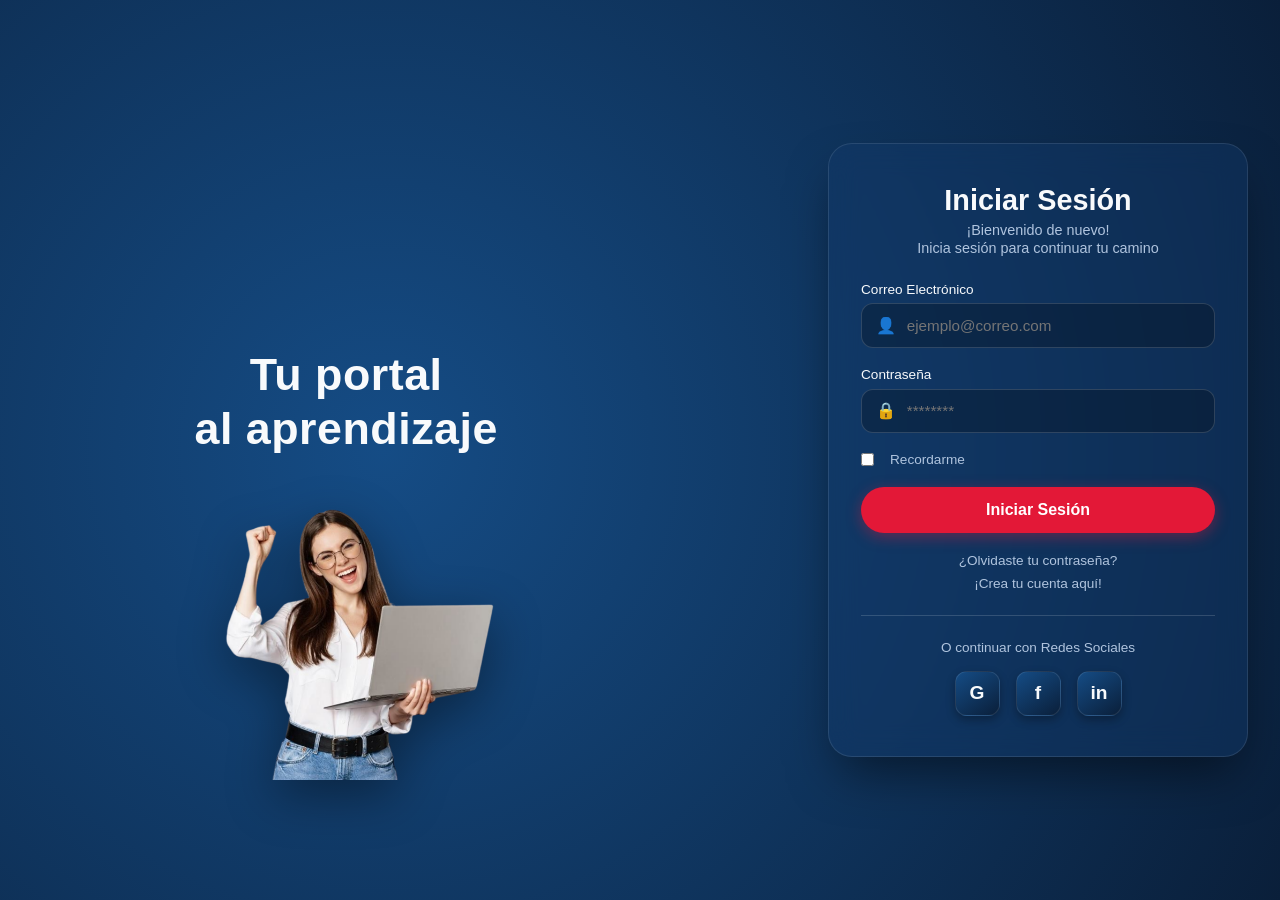
==== index.html @ 83020515 "first commit" ====
<!DOCTYPE html>
<html lang="es">
<head>
    <meta charset="UTF-8">
    <meta name="viewport" content="width=device-width, initial-scale=1.0">
    <title>System Plus - Portal de Aprendizaje</title>
    <link rel="stylesheet" href="style.css">
</head>
<body>

    <!-- VISTA 1: INICIO DE SESIÓN -->
    <div id="login-view" class="view active">
        <div class="login-split-container">
            
            <!-- Columna Izquierda: Branding, Título y Fotografía -->
            <div class="login-left-pane">
                <div class="brand-content">
                    <div class="logo-container">
                        <!-- Video animado en bucle -->
                        <video src="logo_bucle_fondo_negro.mp4" autoplay loop muted playsinline class="main-logo-video"></video>
                    </div>
                    
                    <h2 class="login-main-title">Tu portal<br>al aprendizaje</h2>
                    
                    <!-- Imagen real de la estudiante -->
                    <img src="mujer.png" alt="Estudiante System Plus" class="hero-image">
                </div>
            </div>

            <!-- Columna Derecha: Tarjeta Cristal -->
            <div class="login-right-pane">
                <div class="glass-form-card">
                    <h2>Iniciar Sesión</h2>
                    <p class="form-subtitle">¡Bienvenido de nuevo!<br>Inicia sesión para continuar tu camino</p>
                    
                    <form id="login-form">
                        <div class="form-group">
                            <label>Correo Electrónico</label>
                            <div class="input-wrapper">
                                <span class="input-icon">👤</span>
                                <input type="email" placeholder="ejemplo@correo.com" required>
                            </div>
                        </div>

                        <div class="form-group">
                            <label>Contraseña</label>
                            <div class="input-wrapper">
                                <span class="input-icon">🔒</span>
                                <input type="password" placeholder="********" required>
                            </div>
                        </div>

                        <div class="form-options">
                            <label class="checkbox-container">
                                <input type="checkbox">
                                <span class="checkmark"></span>
                                Recordarme
                            </label>
                        </div>

                        <button type="button" class="btn-glass-primary" onclick="switchView('selection-view')">Iniciar Sesión</button>
                        
                        <div class="form-links">
                            <a href="#">¿Olvidaste tu contraseña?</a>
                            <a href="#">¡Crea tu cuenta aquí!</a>
                        </div>
                    </form>

                    <div class="social-login-section">
                        <p>O continuar con Redes Sociales</p>
                        <div class="social-buttons">
                            <button class="social-btn">G</button>
                            <button class="social-btn">f</button>
                            <button class="social-btn">in</button>
                        </div>
                    </div>
                </div>
            </div>

        </div>
    </div>

    <!-- NAVEGACIÓN -->
    <nav id="main-nav" style="display: none;">
        <div class="nav-brand" onclick="switchView('selection-view')">
            <img src="logotipo.png" alt="System Plus" class="nav-logo-img">
        </div>
        
        <div class="nav-links" id="nav-links">
            <span onclick="switchView('selection-view')">INICIO</span>
            <span onclick="loadMyCourses()">MIS CURSOS</span>
            <span onclick="alert('Sección de Comunidad en desarrollo.')">COMUNIDAD</span>
        </div>

        <div class="nav-right-container">
            <div class="nav-search-box">
                <input type="text" id="nav-search-input" placeholder="🔍 Buscar curso..." onkeypress="handleNavSearch(event)">
            </div>
            <div class="nav-logout">
                <span onclick="switchView('login-view')">CERRAR SESIÓN</span>
            </div>
            <div class="hamburger" onclick="toggleMobileMenu()">☰</div>
        </div>
    </nav>

    <!-- VISTA 2: SELECCIÓN DE CATEGORÍA -->
    <div id="selection-view" class="view container" style="text-align: center; padding-top: 4rem;">
        <h2 style="font-size: 2.5rem; margin-bottom: 1rem;">¿Qué deseas aprender hoy?</h2>
        <p style="color: var(--text-muted); margin-bottom: 4rem; font-size: 1.1rem;">Selecciona una categoría para explorar nuestra oferta educativa</p>

        <div class="category-grid">
            <div class="category-card" onclick="goToCategory('tecnico')">
                <!-- Imagen real para Formaciones Técnicas actualizada a tecnicos.png -->
                <div class="cat-image-wrapper">
                    <img src="tecnicos.png" class="cat-image-photo" alt="Formaciones Técnicas">
                </div>
                <h3>Formaciones Técnicas</h3>
                <p>Programas completos y técnicos para asegurar tu futuro profesional.</p>
            </div>
            
            <div class="category-card" onclick="goToCategory('curso')">
                <!-- Imagen real para Cursos Cortos -->
                <div class="cat-image-wrapper">
                    <img src="cursos_cortos.png" class="cat-image-photo" alt="Cursos Cortos">
                </div>
                <h3>Cursos Cortos</h3>
                <p>Desarrolla habilidades específicas y certificadas en poco tiempo.</p>
            </div>
            
            <div class="category-card" onclick="goToCategory('diplomado')">
                <!-- Imagen real para Diplomados -->
                <div class="cat-image-wrapper">
                    <img src="diplomados.png" class="cat-image-photo" alt="Diplomados">
                </div>
                <h3>Diplomados</h3>
                <p>Especialízate en áreas de alta demanda y potencia tus conocimientos.</p>
            </div>
        </div>
    </div>

    <!-- VISTA 3: CATÁLOGO DE CURSOS -->
    <div id="catalog-view" class="view container">
        <button class="back-btn" onclick="switchView('selection-view')">&#8592; Volver al inicio</button>
        <div class="catalog-header" style="margin-top: 1rem; display: flex; justify-content: space-between; align-items: center; flex-wrap: wrap; gap: 1rem;">
            <h2 id="catalog-title">Catálogo de Programas</h2>
        </div>
        <div class="catalog-tabs" id="catalog-tabs-container">
            <button class="cat-tab" id="tab-tecnico" onclick="filterCatalog('tecnico', this)">Técnicos</button>
            <button class="cat-tab" id="tab-curso" onclick="filterCatalog('curso', this)">Cursos Cortos</button>
            <button class="cat-tab" id="tab-diplomado" onclick="filterCatalog('diplomado', this)">Diplomados</button>
        </div>
        <div class="course-grid" id="course-grid"></div>
    </div>

    <!-- VISTA 4: DASHBOARD DEL ESTUDIANTE -->
    <div id="dashboard-view" class="view container">
        <button class="back-btn" onclick="switchView('catalog-view')">&#8592; Volver al catálogo</button>
        <h2 id="dash-title">Título del Curso</h2>
        <p id="dash-res" style="color: var(--text-muted); margin-bottom: 0.5rem; font-size: 0.9rem;"></p>
        
        <div class="progress-container">
            <div class="progress-info">
                <span>Progreso del Curso</span>
                <span id="progress-text">0% Completado</span>
            </div>
            <div class="progress-bar-bg"><div id="progress-bar-fill" class="progress-bar-fill"></div></div>
        </div>

        <div class="dashboard-layout">
            <div class="main-content">
                <div class="video-player">
                    <div style="text-align: center; padding: 1rem;">
                        <span style="font-size: 2.5rem; display: block; margin-bottom: 0.5rem;">▶</span>
                        <span id="current-lesson-title" style="color: #f8fafc; font-size: 1.1rem; font-weight: 600;">Selecciona un módulo para comenzar</span>
                    </div>
                </div>
                <div class="course-tabs">
                    <div class="tab active">Descripción del Programa</div>
                    <div class="tab">Recursos</div>
                    <div class="tab">Comentarios</div>
                </div>
                <div class="tab-content"><p id="dash-desc" style="line-height: 1.6; color: var(--text-muted);"></p></div>
            </div>

            <div class="sidebar">
                <h3>Módulos de Formación</h3>
                <p style="font-size: 0.8rem; color: var(--text-muted); margin-bottom: 1rem;">Haz clic en un módulo para estudiarlo y marcarlo como visto.</p>
                <ul class="module-list" id="module-list"></ul>
            </div>
        </div>
    </div>

    <script src="script.js"></script>
</body>
</html>
---- style.css ----
/* ========================================= */
/* VARIABLES Y COLORES OFICIALES SYSTEM PLUS */
/* ========================================= */
:root {
    --bg-deep-blue: #0a1f3a; 
    --card-glass-bg: rgba(18, 59, 107, 0.4); 
    --card-glass-border: rgba(255, 255, 255, 0.1);
    --primary-red: #e31837; 
    --primary-red-hover: #bd122b;
    --primary-blue: #154c85; 
    --accent-gold: #f4c430; 
    --input-bg: rgba(0, 0, 0, 0.25);
    --text-main: #f8fafc;
    --text-muted: #b0c4de;
    --card-bg: #112b4e;
    --border-color: rgba(255, 255, 255, 0.15);
}

* { margin: 0; padding: 0; box-sizing: border-box; font-family: 'Segoe UI', Tahoma, Geneva, Verdana, sans-serif; }
body { background-color: var(--bg-deep-blue); color: var(--text-main); min-height: 100vh; overflow-x: hidden; }
.view { display: none; min-height: 100vh; width: 100%; }
.view.active { display: block; }

/* ========================================= */
/* VISTA 1: LOGIN Y VIDEO TRANSPARENTE       */
/* ========================================= */

#login-view {
    background: radial-gradient(circle at 30% 50%, var(--primary-blue) 0%, var(--bg-deep-blue) 100%);
    height: 100vh; 
    overflow: hidden; 
    display: none;
}
#login-view.active { display: flex; }

.login-split-container {
    display: flex;
    width: 100%;
    max-width: 1300px;
    margin: 0 auto;
    align-items: center;
    justify-content: center;
    height: 100vh; 
    padding: 0 2rem; 
    gap: 4rem;
}

.login-left-pane {
    flex: 1.2; 
    display: flex;
    flex-direction: column;
    justify-content: center;
    align-items: center; 
}

.brand-content {
    display: flex;
    flex-direction: column;
    align-items: center; 
    width: 100%;
}

.logo-container {
    display: flex;
    align-items: center;
    justify-content: center; 
    width: 100%;
    margin-bottom: 0.5rem;
}

/* LOGO ANIMADO MÁS PEQUEÑO Y SIN BORDES */
.main-logo-video {
    width: 100%;
    max-width: 350px; 
    height: 220px; 
    object-fit: cover; 
    object-position: center;
    
    mix-blend-mode: screen; 
    filter: contrast(300%) brightness(120%);
    
    -webkit-mask-image: radial-gradient(ellipse 90% 85% at 50% 50%, rgba(0,0,0,1) 50%, rgba(0,0,0,0) 100%);
    mask-image: radial-gradient(ellipse 90% 85% at 50% 50%, rgba(0,0,0,1) 50%, rgba(0,0,0,0) 100%);
}

.login-main-title {
    font-size: 2.8rem; 
    font-weight: 700;
    color: var(--text-main);
    line-height: 1.2;
    margin-bottom: 1.5rem; 
    letter-spacing: 0.5px;
    text-align: center; 
}

/* ========================================= */
/* IMAGEN DE LA ESTUDIANTE                   */
/* ========================================= */
.hero-image {
    width: 100%;
    max-width: 450px; 
    height: auto;
    display: block;
    filter: drop-shadow(0px 15px 25px rgba(0,0,0,0.4));
    z-index: 2;
}

/* ========================================= */
/* FORMULARIO DE LOGIN                       */
/* ========================================= */

.login-right-pane {
    flex: 1;
    display: flex;
    justify-content: flex-end;
}

.glass-form-card {
    width: 100%;
    max-width: 420px; 
    background: var(--card-glass-bg);
    backdrop-filter: blur(15px);
    -webkit-backdrop-filter: blur(15px);
    border: 1px solid var(--card-glass-border);
    border-radius: 24px;
    padding: 2.5rem 2rem; 
    box-shadow: 0 25px 50px -12px rgba(0, 0, 0, 0.5);
    text-align: center;
}

.glass-form-card h2 { color: var(--text-main); font-size: 1.8rem; font-weight: 600; margin-bottom: 0.2rem; }
.form-subtitle { color: var(--text-muted); font-size: 0.9rem; line-height: 1.3; margin-bottom: 1.5rem; }

.form-group { margin-bottom: 1.2rem; text-align: left; }
.form-group label { display: block; color: var(--text-main); font-size: 0.85rem; margin-bottom: 0.4rem; font-weight: 500;}

.input-wrapper { position: relative; display: flex; align-items: center; }
.input-icon { position: absolute; left: 15px; color: var(--text-muted); font-size: 1rem; }

.input-wrapper input {
    width: 100%; background-color: var(--input-bg); border: 1px solid var(--border-color); color: white;
    padding: 0.8rem 1rem 0.8rem 2.8rem; border-radius: 12px; outline: none; font-size: 0.95rem; transition: all 0.3s;
}
.input-wrapper input:focus { border-color: var(--primary-red); box-shadow: 0 0 0 2px rgba(227, 24, 55, 0.2); }

.form-options { margin: 1.2rem 0; text-align: left; }
.checkbox-container { display: flex; align-items: center; color: var(--text-muted); font-size: 0.85rem; cursor: pointer; gap: 0.5rem; }

.btn-glass-primary {
    width: 100%; background-color: var(--primary-red); color: white; border: none; padding: 0.9rem;
    border-radius: 30px; font-size: 1rem; font-weight: 600; cursor: pointer; transition: background-color 0.3s;
    box-shadow: 0 4px 15px rgba(227, 24, 55, 0.4); margin-bottom: 1.2rem;
}
.btn-glass-primary:hover { background-color: var(--primary-red-hover); }

.form-links { display: flex; flex-direction: column; gap: 0.5rem; margin-bottom: 1.5rem; }
.form-links a { color: var(--text-muted); text-decoration: none; font-size: 0.85rem; transition: color 0.2s; }
.form-links a:hover { color: var(--accent-gold); }

.social-login-section {
    position: relative;
    border-top: 1px solid var(--border-color); 
    padding-top: 1.5rem;
}
.social-login-section p { color: var(--text-muted); font-size: 0.85rem; margin-bottom: 1rem; }
.social-buttons { display: flex; justify-content: center; gap: 1rem; }

.social-btn {
    width: 45px; height: 45px; background: linear-gradient(145deg, var(--primary-blue), var(--bg-deep-blue)); border: 1px solid rgba(255, 255, 255, 0.1);
    border-radius: 12px; color: var(--text-main); font-size: 1.2rem; font-weight: bold; cursor: pointer; transition: all 0.3s; box-shadow: 0 4px 10px rgba(0,0,0,0.3);
}
.social-btn:hover { transform: translateY(-3px); box-shadow: 0 6px 15px rgba(227, 24, 55, 0.4); border-color: var(--primary-red); color: white; }

/* ========================================= */
/* NAVEGACIÓN Y PLATAFORMA                   */
/* ========================================= */

nav { background-color: var(--card-bg); padding: 0 2rem; display: flex; justify-content: space-between; align-items: center; border-bottom: 1px solid var(--border-color); height: 70px; position: relative; z-index: 1000; }

.nav-logo-img {
    height: 45px;
    width: auto;
    cursor: pointer;
    transition: transform 0.3s;
}
.nav-logo-img:hover { transform: scale(1.05); }

.nav-links { display: flex; gap: 2.5rem; }
.nav-links span { cursor: pointer; color: var(--text-muted); font-weight: 600; font-size: 0.9rem; transition: color 0.3s; }
.nav-links span:hover { color: var(--primary-red); }

.nav-right-container { display: flex; align-items: center; gap: 1.5rem; }
.nav-search-box input { background-color: var(--input-bg); border: 1px solid var(--border-color); padding: 0.5rem 1rem; border-radius: 20px; color: white; width: 200px; outline: none; font-size: 0.85rem; transition: border-color 0.3s, width 0.3s; }
.nav-search-box input:focus { border-color: var(--primary-red); width: 240px; }
.nav-logout span { color: var(--text-muted); cursor: pointer; font-weight: bold; font-size: 0.9rem; transition: color 0.3s; }
.nav-logout span:hover { color: white; }
.hamburger { display: none; font-size: 1.8rem; cursor: pointer; color: white; }

.category-grid { display: grid; grid-template-columns: repeat(auto-fit, minmax(280px, 1fr)); gap: 2rem; max-width: 1000px; margin: 0 auto; }

/* ========================================= */
/* IMÁGENES FOTOGRÁFICAS EN CATEGORÍAS       */
/* ========================================= */

.category-card {
    background-color: var(--card-bg);
    border: 1px solid var(--border-color);
    border-radius: 12px;
    padding: 2rem 2rem 3rem 2rem;
    cursor: pointer;
    transition: all 0.3s ease;
    overflow: hidden; 
}

.cat-image-wrapper {
    width: 100%;
    height: 160px; 
    margin-bottom: 1.5rem;
    border-radius: 8px; 
    overflow: hidden; 
    border: 1px solid rgba(255, 255, 255, 0.05); 
    box-shadow: 0 8px 20px rgba(0,0,0,0.4); 
}

.cat-image-photo {
    width: 100%;
    height: 100%;
    object-fit: cover; 
    object-position: center; 
    transition: transform 0.5s ease; 
}

.category-card:hover .cat-image-photo {
    transform: scale(1.1);
}

.category-card:hover {
    transform: translateY(-10px);
    border-color: var(--primary-red);
    box-shadow: 0 10px 20px rgba(227, 24, 55, 0.15);
}

.category-card h3 { font-size: 1.5rem; margin-bottom: 1rem; color: white; }
.category-card p { color: var(--text-muted); font-size: 1rem; line-height: 1.5; }

.container { max-width: 1200px; margin: 0 auto; padding: 2rem; }
.catalog-tabs { display: flex; gap: 1rem; margin-bottom: 2rem; border-bottom: 1px solid var(--border-color); padding-bottom: 1rem; flex-wrap: wrap; }
.cat-tab { background: transparent; border: 1px solid var(--border-color); color: var(--text-muted); padding: 0.6rem 1.5rem; border-radius: 20px; cursor: pointer; font-weight: 600; transition: 0.3s; }
.cat-tab:hover { border-color: var(--primary-red); color: white; }
.cat-tab.active { background-color: var(--primary-red); border-color: var(--primary-red); color: white; }

.course-grid { display: grid; grid-template-columns: repeat(auto-fill, minmax(300px, 1fr)); gap: 2rem; }
.course-card { background-color: var(--card-bg); border-radius: 10px; overflow: hidden; border: 1px solid var(--border-color); transition: transform 0.2s; display: flex; flex-direction: column; position: relative; }
.course-card:hover { transform: translateY(-5px); border-color: var(--primary-red); }
.course-img { height: 160px; background-color: var(--input-bg); display: flex; align-items: center; justify-content: center; font-size: 3rem; }
.course-content { padding: 1.5rem; flex-grow: 1; display: flex; flex-direction: column; }
.course-title { font-size: 1.1rem; margin-bottom: 0.5rem; }
.course-res { font-size: 0.8rem; color: var(--accent-gold); margin-bottom: 1rem; }
.course-desc { font-size: 0.9rem; color: var(--text-muted); margin-bottom: 1.5rem; display: -webkit-box; -webkit-line-clamp: 3; -webkit-box-orient: vertical; line-clamp: 3; box-orient: vertical; overflow: hidden; }
.btn-inscribirse { margin-top: auto; width: 100%; padding: 0.6rem; background-color: transparent; border: 1px solid var(--primary-red); color: var(--primary-red); border-radius: 20px; cursor: pointer; transition: 0.3s; font-weight: bold; }
.btn-inscribirse:hover { background-color: var(--primary-red); color: white; }

.badge-en-progreso { position: absolute; top: 10px; right: 10px; background-color: var(--accent-gold); color: #000; font-size: 0.75rem; font-weight: bold; padding: 0.3rem 0.7rem; border-radius: 12px; box-shadow: 0 2px 5px rgba(0,0,0,0.3); }

/* DASHBOARD Y PROGRESO */
.progress-container { background-color: var(--card-bg); border: 1px solid var(--border-color); padding: 1rem 1.5rem; border-radius: 8px; margin-bottom: 2rem; }
.progress-info { display: flex; justify-content: space-between; font-size: 0.9rem; margin-bottom: 0.5rem; font-weight: 600; color: var(--text-main); }
.progress-bar-bg { width: 100%; background-color: var(--input-bg); height: 10px; border-radius: 5px; overflow: hidden; }
.progress-bar-fill { width: 0%; height: 100%; background-color: var(--accent-gold); transition: width 0.4s ease; }

.dashboard-layout { display: flex; gap: 2rem; }
.main-content { flex: 2; }
.sidebar { flex: 1; background-color: var(--card-bg); border-radius: 10px; border: 1px solid var(--border-color); padding: 1.5rem; height: fit-content; }
.video-player { width: 100%; aspect-ratio: 16/9; background-color: #000; border-radius: 10px; display: flex; align-items: center; justify-content: center; margin-bottom: 1.5rem; border: 1px solid var(--border-color); }
.course-tabs { display: flex; border-bottom: 1px solid var(--border-color); margin-bottom: 1.5rem; }
.tab { padding: 0.8rem 1.5rem; cursor: pointer; color: var(--text-muted); border-bottom: 2px solid transparent; }
.tab.active { color: var(--primary-red); border-bottom-color: var(--primary-red); }

.module-list { list-style: none; margin-top: 1rem; }
.module-item { padding: 0.9rem 1rem; border-bottom: 1px solid var(--border-color); display: flex; align-items: center; justify-content: space-between; cursor: pointer; transition: background 0.2s; border-radius: 6px; margin-bottom: 0.5rem; }
.module-item:hover { background-color: rgba(255,255,255,0.05); }

.module-item.active-module { background-color: rgba(227, 24, 55, 0.15); border-left: 4px solid var(--primary-red); }
.module-left { display: flex; align-items: center; gap: 0.8rem; }
.module-number { background-color: var(--border-color); color: white; width: 24px; height: 24px; border-radius: 50%; display: flex; align-items: center; justify-content: center; font-size: 0.75rem; font-weight: bold; }
.module-item.active-module .module-number { background-color: var(--primary-red); }

.module-item.completed-module .module-number { background-color: var(--accent-gold); color: #000; border-color: var(--accent-gold); }
.btn-check { background: transparent; border: 1px solid var(--border-color); color: var(--text-muted); padding: 0.3rem 0.6rem; border-radius: 4px; font-size: 0.75rem; cursor: pointer; transition: 0.2s; }
.btn-check:hover { border-color: var(--accent-gold); color: var(--accent-gold); }
.module-item.completed-module .btn-check { background-color: var(--accent-gold); color: #000; border-color: var(--accent-gold); }

.back-btn { background: none; border: none; color: var(--text-muted); cursor: pointer; margin-bottom: 1rem; font-size: 1rem; display: flex; align-items: center; gap: 0.5rem; }
.back-btn:hover { color: white; }

/* ========================================= */
/* DISEÑO RESPONSIVE Y MÓVIL                 */
/* ========================================= */

@media (max-width: 900px) {
    #login-view { 
        height: auto; 
        min-height: 100vh; 
        overflow-y: auto; 
    }
    .login-split-container { 
        flex-direction: column; 
        padding: 2rem 1rem; 
        gap: 2rem;
        height: auto;
    }
    .login-left-pane { width: 100%; text-align: center; align-items: center; }
    .logo-container { justify-content: center; }
    .hero-image { display: none !important; }
    .login-main-title { font-size: 1.8rem; margin-bottom: 0; }
    .login-right-pane { width: 100%; justify-content: center; }
    .glass-form-card { width: 100%; padding: 2rem 1.5rem; }
}

@media (max-width: 768px) {
    .dashboard-layout { flex-direction: column; }
    .hamburger { display: block; }
    .nav-links { display: none; position: absolute; top: 70px; left: 0; width: 100%; background-color: var(--card-bg); flex-direction: column; padding: 1.5rem; gap: 1.5rem; border-bottom: 1px solid var(--border-color); box-shadow: 0 10px 15px rgba(0,0,0,0.5); z-index: 999;}
    .nav-links.mobile-active { display: flex; }
    .nav-right-container { gap: 0.8rem; }
    .nav-search-box input { width: 120px; font-size: 0.8rem; }
    .nav-search-box input:focus { width: 150px; }
    .nav-logout span { display: none; }
}
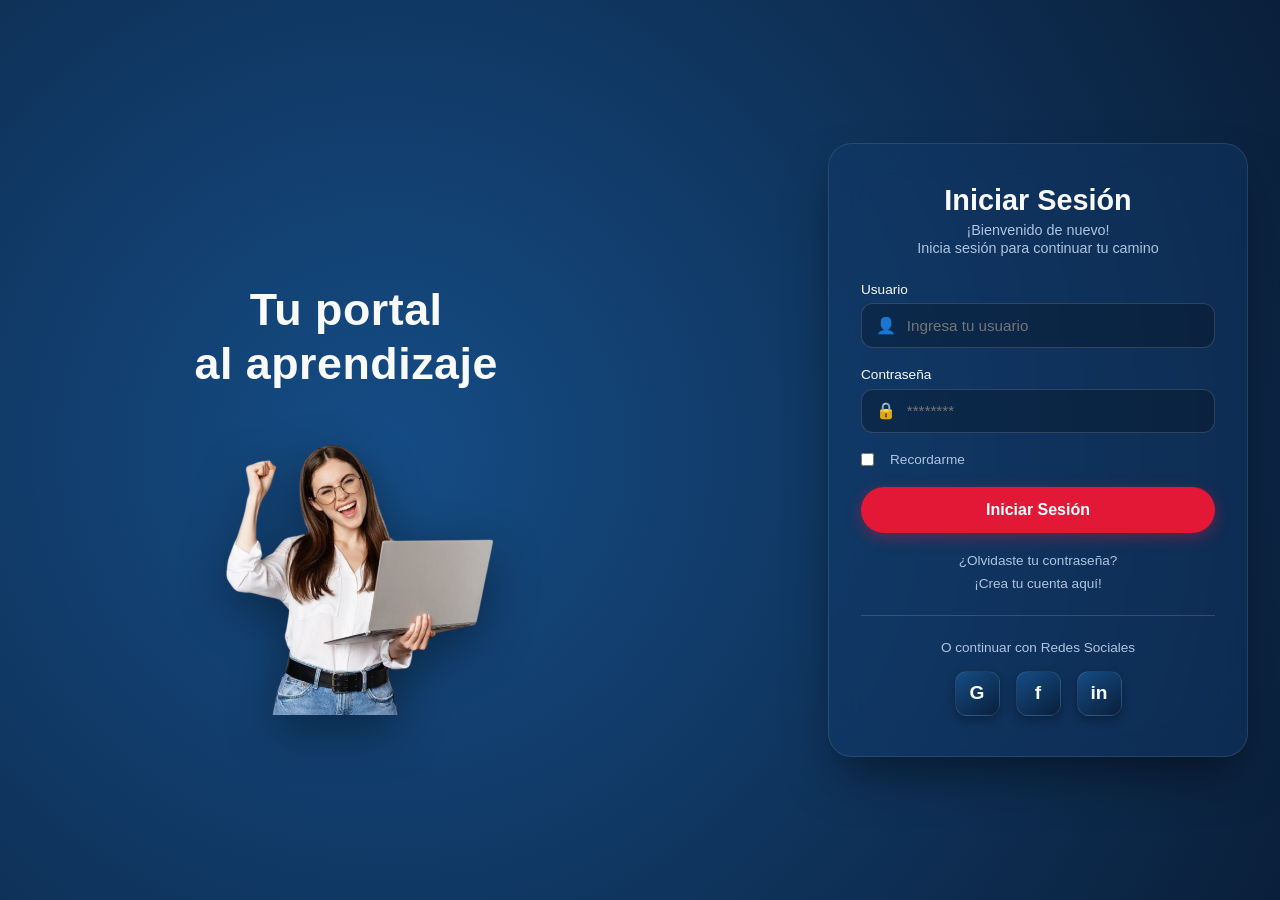
==== commit dd88276d: "primera version" ====
--- a/index.html
+++ b/index.html
@@ -12,22 +12,16 @@
     <div id="login-view" class="view active">
         <div class="login-split-container">
             
-            <!-- Columna Izquierda: Branding, Título y Fotografía -->
             <div class="login-left-pane">
                 <div class="brand-content">
                     <div class="logo-container">
-                        <!-- Video animado en bucle -->
                         <video src="logo_bucle_fondo_negro.mp4" autoplay loop muted playsinline class="main-logo-video"></video>
                     </div>
-                    
                     <h2 class="login-main-title">Tu portal<br>al aprendizaje</h2>
-                    
-                    <!-- Imagen real de la estudiante -->
                     <img src="mujer.png" alt="Estudiante System Plus" class="hero-image">
                 </div>
             </div>
 
-            <!-- Columna Derecha: Tarjeta Cristal -->
             <div class="login-right-pane">
                 <div class="glass-form-card">
                     <h2>Iniciar Sesión</h2>
@@ -35,10 +29,10 @@
                     
                     <form id="login-form">
                         <div class="form-group">
-                            <label>Correo Electrónico</label>
+                            <label>Usuario</label>
                             <div class="input-wrapper">
                                 <span class="input-icon">👤</span>
-                                <input type="email" placeholder="ejemplo@correo.com" required>
+                                <input type="text" id="usuario" placeholder="Ingresa tu usuario" required>
                             </div>
                         </div>
 
@@ -46,7 +40,7 @@
                             <label>Contraseña</label>
                             <div class="input-wrapper">
                                 <span class="input-icon">🔒</span>
-                                <input type="password" placeholder="********" required>
+                                <input type="password" id="password" placeholder="********" required>
                             </div>
                         </div>
 
@@ -58,7 +52,7 @@
                             </label>
                         </div>
 
-                        <button type="button" class="btn-glass-primary" onclick="switchView('selection-view')">Iniciar Sesión</button>
+                        <button type="submit" class="btn-glass-primary">Iniciar Sesión</button>
                         
                         <div class="form-links">
                             <a href="#">¿Olvidaste tu contraseña?</a>
@@ -82,12 +76,12 @@
 
     <!-- NAVEGACIÓN -->
     <nav id="main-nav" style="display: none;">
-        <div class="nav-brand" onclick="switchView('selection-view')">
+        <div class="nav-brand" onclick="loadCursosCortos()">
             <img src="logotipo.png" alt="System Plus" class="nav-logo-img">
         </div>
         
         <div class="nav-links" id="nav-links">
-            <span onclick="switchView('selection-view')">INICIO</span>
+            <span onclick="loadCursosCortos()">INICIO</span>
             <span onclick="loadMyCourses()">MIS CURSOS</span>
             <span onclick="alert('Sección de Comunidad en desarrollo.')">COMUNIDAD</span>
         </div>
@@ -103,58 +97,19 @@
         </div>
     </nav>
 
-    <!-- VISTA 2: SELECCIÓN DE CATEGORÍA -->
-    <div id="selection-view" class="view container" style="text-align: center; padding-top: 4rem;">
-        <h2 style="font-size: 2.5rem; margin-bottom: 1rem;">¿Qué deseas aprender hoy?</h2>
-        <p style="color: var(--text-muted); margin-bottom: 4rem; font-size: 1.1rem;">Selecciona una categoría para explorar nuestra oferta educativa</p>
-
-        <div class="category-grid">
-            <div class="category-card" onclick="goToCategory('tecnico')">
-                <!-- Imagen real para Formaciones Técnicas actualizada a tecnicos.png -->
-                <div class="cat-image-wrapper">
-                    <img src="tecnicos.png" class="cat-image-photo" alt="Formaciones Técnicas">
-                </div>
-                <h3>Formaciones Técnicas</h3>
-                <p>Programas completos y técnicos para asegurar tu futuro profesional.</p>
-            </div>
-            
-            <div class="category-card" onclick="goToCategory('curso')">
-                <!-- Imagen real para Cursos Cortos -->
-                <div class="cat-image-wrapper">
-                    <img src="cursos_cortos.png" class="cat-image-photo" alt="Cursos Cortos">
-                </div>
-                <h3>Cursos Cortos</h3>
-                <p>Desarrolla habilidades específicas y certificadas en poco tiempo.</p>
-            </div>
-            
-            <div class="category-card" onclick="goToCategory('diplomado')">
-                <!-- Imagen real para Diplomados -->
-                <div class="cat-image-wrapper">
-                    <img src="diplomados.png" class="cat-image-photo" alt="Diplomados">
-                </div>
-                <h3>Diplomados</h3>
-                <p>Especialízate en áreas de alta demanda y potencia tus conocimientos.</p>
-            </div>
+    <!-- VISTA 2: CATÁLOGO DE CURSOS -->
+    <div id="catalog-view" class="view container">
+        <div class="catalog-header" style="margin-top: 2rem; display: flex; justify-content: space-between; align-items: center; flex-wrap: wrap; gap: 1rem; border-bottom: 1px solid var(--border-color); padding-bottom: 1rem; margin-bottom: 2rem;">
+            <h2 id="catalog-title">Catálogo de Programas</h2>
+            <p style="color: var(--text-muted); font-size: 0.9rem;">Desarrolla habilidades específicas y certificadas en poco tiempo.</p>
         </div>
-    </div>
-
-    <!-- VISTA 3: CATÁLOGO DE CURSOS -->
-    <div id="catalog-view" class="view container">
-        <button class="back-btn" onclick="switchView('selection-view')">&#8592; Volver al inicio</button>
-        <div class="catalog-header" style="margin-top: 1rem; display: flex; justify-content: space-between; align-items: center; flex-wrap: wrap; gap: 1rem;">
-            <h2 id="catalog-title">Catálogo de Programas</h2>
-        </div>
-        <div class="catalog-tabs" id="catalog-tabs-container">
-            <button class="cat-tab" id="tab-tecnico" onclick="filterCatalog('tecnico', this)">Técnicos</button>
-            <button class="cat-tab" id="tab-curso" onclick="filterCatalog('curso', this)">Cursos Cortos</button>
-            <button class="cat-tab" id="tab-diplomado" onclick="filterCatalog('diplomado', this)">Diplomados</button>
-        </div>
+        
         <div class="course-grid" id="course-grid"></div>
     </div>
 
-    <!-- VISTA 4: DASHBOARD DEL ESTUDIANTE -->
+    <!-- VISTA 3: DASHBOARD DEL ESTUDIANTE -->
     <div id="dashboard-view" class="view container">
-        <button class="back-btn" onclick="switchView('catalog-view')">&#8592; Volver al catálogo</button>
+        <button class="back-btn" onclick="loadCursosCortos()">&#8592; Volver al catálogo</button>
         <h2 id="dash-title">Título del Curso</h2>
         <p id="dash-res" style="color: var(--text-muted); margin-bottom: 0.5rem; font-size: 0.9rem;"></p>
         
--- a/style.css
+++ b/style.css
@@ -29,7 +29,6 @@
     background: radial-gradient(circle at 30% 50%, var(--primary-blue) 0%, var(--bg-deep-blue) 100%);
     height: 100vh; 
     overflow: hidden; 
-    display: none;
 }
 #login-view.active { display: flex; }
 
@@ -68,17 +67,14 @@
     margin-bottom: 0.5rem;
 }
 
-/* LOGO ANIMADO MÁS PEQUEÑO Y SIN BORDES */
 .main-logo-video {
     width: 100%;
-    max-width: 350px; 
-    height: 220px; 
+    max-width: 150px; 
+    height: 90px; 
     object-fit: cover; 
     object-position: center;
-    
     mix-blend-mode: screen; 
     filter: contrast(300%) brightness(120%);
-    
     -webkit-mask-image: radial-gradient(ellipse 90% 85% at 50% 50%, rgba(0,0,0,1) 50%, rgba(0,0,0,0) 100%);
     mask-image: radial-gradient(ellipse 90% 85% at 50% 50%, rgba(0,0,0,1) 50%, rgba(0,0,0,0) 100%);
 }
@@ -93,9 +89,6 @@
     text-align: center; 
 }
 
-/* ========================================= */
-/* IMAGEN DE LA ESTUDIANTE                   */
-/* ========================================= */
 .hero-image {
     width: 100%;
     max-width: 450px; 
@@ -178,7 +171,7 @@
 nav { background-color: var(--card-bg); padding: 0 2rem; display: flex; justify-content: space-between; align-items: center; border-bottom: 1px solid var(--border-color); height: 70px; position: relative; z-index: 1000; }
 
 .nav-logo-img {
-    height: 45px;
+    height: 30px;
     width: auto;
     cursor: pointer;
     transition: transform 0.3s;
@@ -196,73 +189,87 @@
 .nav-logout span:hover { color: white; }
 .hamburger { display: none; font-size: 1.8rem; cursor: pointer; color: white; }
 
-.category-grid { display: grid; grid-template-columns: repeat(auto-fit, minmax(280px, 1fr)); gap: 2rem; max-width: 1000px; margin: 0 auto; }
-
-/* ========================================= */
-/* IMÁGENES FOTOGRÁFICAS EN CATEGORÍAS       */
-/* ========================================= */
-
-.category-card {
+/* ========================================= */
+/* CATÁLOGO, ÁREAS DESPLEGABLES Y CURSOS     */
+/* ========================================= */
+
+.container { max-width: 1200px; margin: 0 auto; padding: 2rem; }
+
+/* El contenedor principal de áreas ahora es vertical */
+.course-grid { display: flex; flex-direction: column; gap: 1.5rem; }
+
+/* DISEÑO DEL TÍTULO DESPLEGABLE */
+.area-title.collapsible {
+    display: flex;
+    justify-content: space-between;
+    align-items: center;
     background-color: var(--card-bg);
+    padding: 1.2rem 1.5rem;
+    border-radius: 12px;
+    cursor: pointer;
     border: 1px solid var(--border-color);
-    border-radius: 12px;
-    padding: 2rem 2rem 3rem 2rem;
-    cursor: pointer;
     transition: all 0.3s ease;
-    overflow: hidden; 
-}
-
-.cat-image-wrapper {
-    width: 100%;
-    height: 160px; 
-    margin-bottom: 1.5rem;
-    border-radius: 8px; 
-    overflow: hidden; 
-    border: 1px solid rgba(255, 255, 255, 0.05); 
-    box-shadow: 0 8px 20px rgba(0,0,0,0.4); 
-}
-
-.cat-image-photo {
-    width: 100%;
-    height: 100%;
-    object-fit: cover; 
-    object-position: center; 
-    transition: transform 0.5s ease; 
-}
-
-.category-card:hover .cat-image-photo {
-    transform: scale(1.1);
-}
-
-.category-card:hover {
-    transform: translateY(-10px);
+    box-shadow: 0 4px 6px rgba(0,0,0,0.2);
+}
+
+.area-title.collapsible:hover {
+    background-color: rgba(227, 24, 55, 0.1);
     border-color: var(--primary-red);
-    box-shadow: 0 10px 20px rgba(227, 24, 55, 0.15);
-}
-
-.category-card h3 { font-size: 1.5rem; margin-bottom: 1rem; color: white; }
-.category-card p { color: var(--text-muted); font-size: 1rem; line-height: 1.5; }
-
-.container { max-width: 1200px; margin: 0 auto; padding: 2rem; }
-.catalog-tabs { display: flex; gap: 1rem; margin-bottom: 2rem; border-bottom: 1px solid var(--border-color); padding-bottom: 1rem; flex-wrap: wrap; }
-.cat-tab { background: transparent; border: 1px solid var(--border-color); color: var(--text-muted); padding: 0.6rem 1.5rem; border-radius: 20px; cursor: pointer; font-weight: 600; transition: 0.3s; }
-.cat-tab:hover { border-color: var(--primary-red); color: white; }
-.cat-tab.active { background-color: var(--primary-red); border-color: var(--primary-red); color: white; }
-
-.course-grid { display: grid; grid-template-columns: repeat(auto-fill, minmax(300px, 1fr)); gap: 2rem; }
+}
+
+.area-title.collapsible.active {
+    border-color: var(--primary-red);
+    background-color: rgba(227, 24, 55, 0.1);
+}
+
+.area-title.collapsible h3 {
+    color: var(--text-main);
+    font-size: 1.2rem;
+    font-weight: 700;
+    margin: 0;
+}
+
+.toggle-icon {
+    color: var(--primary-red);
+    font-size: 1.2rem;
+    transition: transform 0.4s ease;
+}
+
+/* EL GRID DE CURSOS INTERNO (Oculto por defecto) */
+.area-courses-grid {
+    display: none;
+    grid-template-columns: repeat(auto-fill, minmax(300px, 1fr)); 
+    gap: 2rem;
+    padding: 1.5rem 0.5rem;
+    animation: fadeIn 0.4s ease-in-out;
+}
+
+/* CLASE QUE MUESTRA EL CONTENIDO CUANDO SE ABRE */
+.area-courses-grid.open {
+    display: grid;
+}
+
+@keyframes fadeIn {
+    from { opacity: 0; transform: translateY(-10px); }
+    to { opacity: 1; transform: translateY(0); }
+}
+
+/* DISEÑO DE LAS TARJETAS DE CURSOS */
 .course-card { background-color: var(--card-bg); border-radius: 10px; overflow: hidden; border: 1px solid var(--border-color); transition: transform 0.2s; display: flex; flex-direction: column; position: relative; }
-.course-card:hover { transform: translateY(-5px); border-color: var(--primary-red); }
+.course-card:hover { transform: translateY(-5px); border-color: var(--primary-red); box-shadow: 0 8px 15px rgba(0,0,0,0.3); }
 .course-img { height: 160px; background-color: var(--input-bg); display: flex; align-items: center; justify-content: center; font-size: 3rem; }
 .course-content { padding: 1.5rem; flex-grow: 1; display: flex; flex-direction: column; }
 .course-title { font-size: 1.1rem; margin-bottom: 0.5rem; }
-.course-res { font-size: 0.8rem; color: var(--accent-gold); margin-bottom: 1rem; }
 .course-desc { font-size: 0.9rem; color: var(--text-muted); margin-bottom: 1.5rem; display: -webkit-box; -webkit-line-clamp: 3; -webkit-box-orient: vertical; line-clamp: 3; box-orient: vertical; overflow: hidden; }
 .btn-inscribirse { margin-top: auto; width: 100%; padding: 0.6rem; background-color: transparent; border: 1px solid var(--primary-red); color: var(--primary-red); border-radius: 20px; cursor: pointer; transition: 0.3s; font-weight: bold; }
 .btn-inscribirse:hover { background-color: var(--primary-red); color: white; }
 
 .badge-en-progreso { position: absolute; top: 10px; right: 10px; background-color: var(--accent-gold); color: #000; font-size: 0.75rem; font-weight: bold; padding: 0.3rem 0.7rem; border-radius: 12px; box-shadow: 0 2px 5px rgba(0,0,0,0.3); }
 
-/* DASHBOARD Y PROGRESO */
+/* ========================================= */
+/* DASHBOARD Y PROGRESO                      */
+/* ========================================= */
+
 .progress-container { background-color: var(--card-bg); border: 1px solid var(--border-color); padding: 1rem 1.5rem; border-radius: 8px; margin-bottom: 2rem; }
 .progress-info { display: flex; justify-content: space-between; font-size: 0.9rem; margin-bottom: 0.5rem; font-weight: 600; color: var(--text-main); }
 .progress-bar-bg { width: 100%; background-color: var(--input-bg); height: 10px; border-radius: 5px; overflow: hidden; }
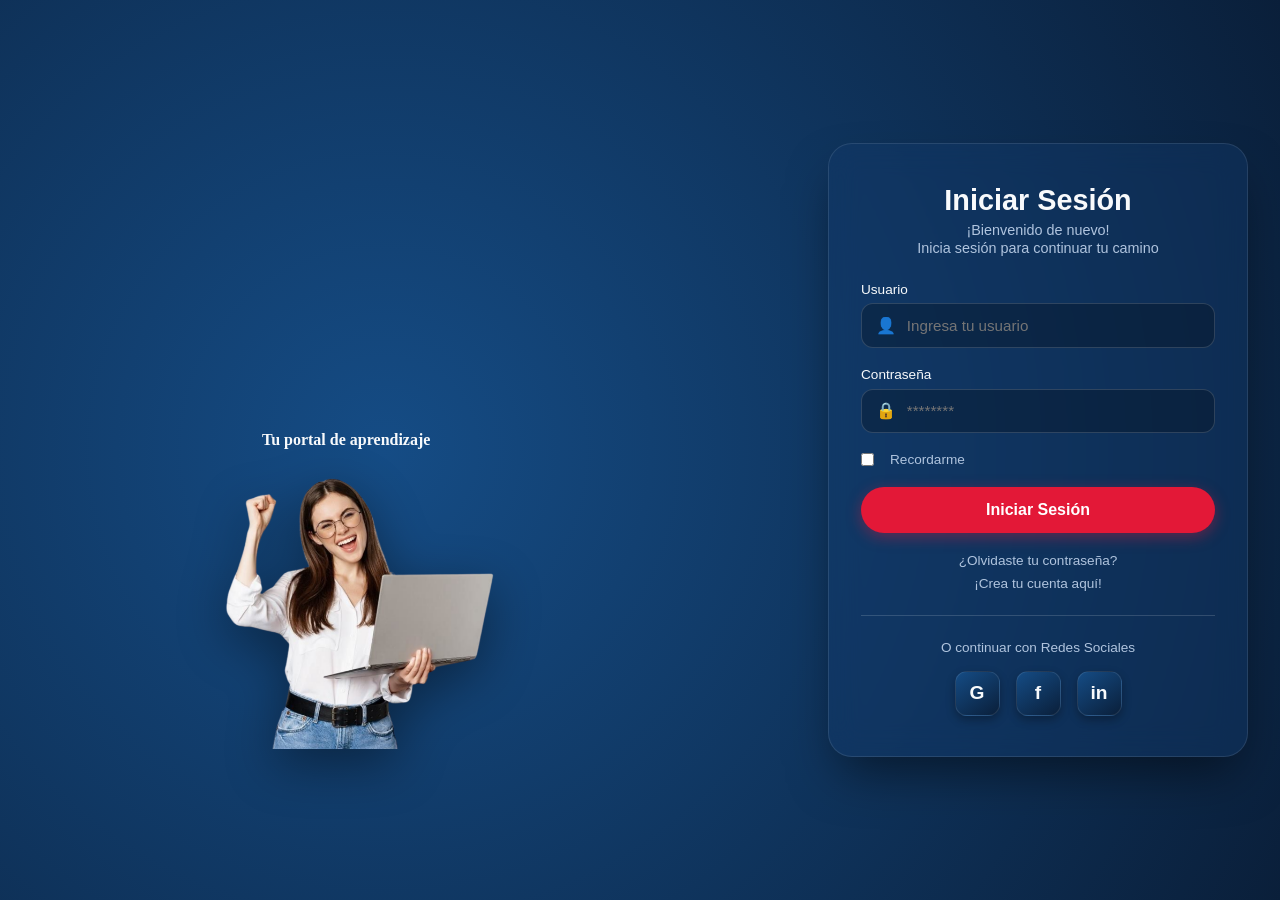
==== commit d8214e3c: "agrego algoritmo de login y validacion con contraseña para cursos" ====
--- a/index.html
+++ b/index.html
@@ -15,10 +15,10 @@
             <div class="login-left-pane">
                 <div class="brand-content">
                     <div class="logo-container">
-                        <video src="logo_bucle_fondo_negro.mp4" autoplay loop muted playsinline class="main-logo-video"></video>
+                        <video src="./img/logo_bucle_fondo_negro.mp4" autoplay loop muted playsinline class="main-logo-video"></video>
                     </div>
-                    <h2 class="login-main-title">Tu portal<br>al aprendizaje</h2>
-                    <img src="mujer.png" alt="Estudiante System Plus" class="hero-image">
+                    <h2 class="login-main-title">Tu portal de aprendizaje</h2>
+                    <img src="./img/mujer.png" alt="Estudiante System Plus" class="hero-image">
                 </div>
             </div>
 
@@ -52,7 +52,7 @@
                             </label>
                         </div>
 
-                        <button type="submit" class="btn-glass-primary">Iniciar Sesión</button>
+                        <button type="submit" class="btn-glass-primary" onclick="login()">Iniciar Sesión</button>
                         
                         <div class="form-links">
                             <a href="#">¿Olvidaste tu contraseña?</a>
@@ -77,12 +77,12 @@
     <!-- NAVEGACIÓN -->
     <nav id="main-nav" style="display: none;">
         <div class="nav-brand" onclick="loadCursosCortos()">
-            <img src="logotipo.png" alt="System Plus" class="nav-logo-img">
+            <img src="./img/logotipo.png" alt="System Plus" class="nav-logo-img">
         </div>
         
         <div class="nav-links" id="nav-links">
-            <span onclick="loadCursosCortos()">INICIO</span>
-            <span onclick="loadMyCourses()">MIS CURSOS</span>
+            <span onclick="loadCursosCortos()">DASHBOARD</span>
+            <!-- <span onclick="loadMyCourses()">MIS CURSOS</span> -->
             <span onclick="alert('Sección de Comunidad en desarrollo.')">COMUNIDAD</span>
         </div>
 
--- a/style.css
+++ b/style.css
@@ -54,9 +54,12 @@
 
 .brand-content {
     display: flex;
+    justify-content: center;
+    align-items: center;
     flex-direction: column;
     align-items: center; 
     width: 100%;
+    height: 400PX;
 }
 
 .logo-container {
@@ -64,13 +67,11 @@
     align-items: center;
     justify-content: center; 
     width: 100%;
-    margin-bottom: 0.5rem;
 }
 
 .main-logo-video {
-    width: 100%;
-    max-width: 150px; 
-    height: 90px; 
+    width: 350px; 
+    height: 280px; 
     object-fit: cover; 
     object-position: center;
     mix-blend-mode: screen; 
@@ -79,13 +80,11 @@
     mask-image: radial-gradient(ellipse 90% 85% at 50% 50%, rgba(0,0,0,1) 50%, rgba(0,0,0,0) 100%);
 }
 
+
 .login-main-title {
-    font-size: 2.8rem; 
-    font-weight: 700;
+    font-size: 16px; 
+    font-family: roboto;
     color: var(--text-main);
-    line-height: 1.2;
-    margin-bottom: 1.5rem; 
-    letter-spacing: 0.5px;
     text-align: center; 
 }
 
